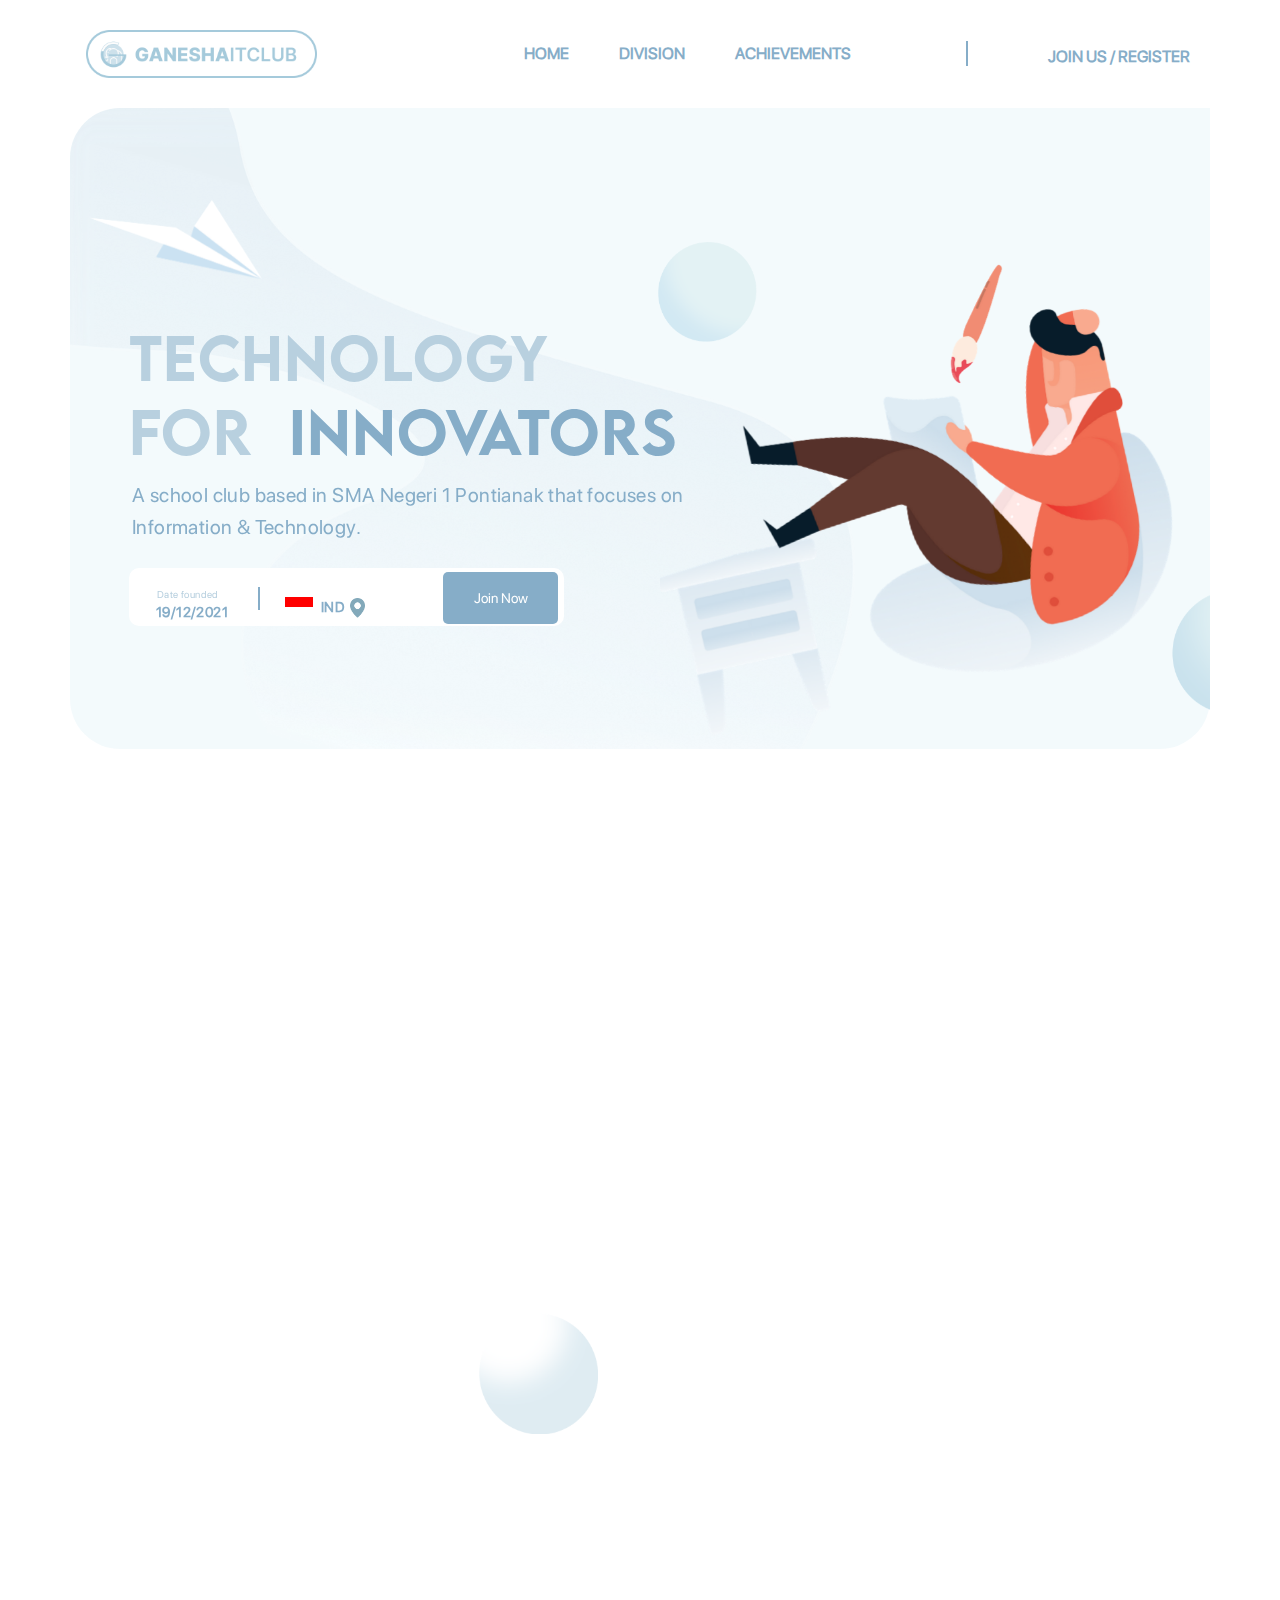
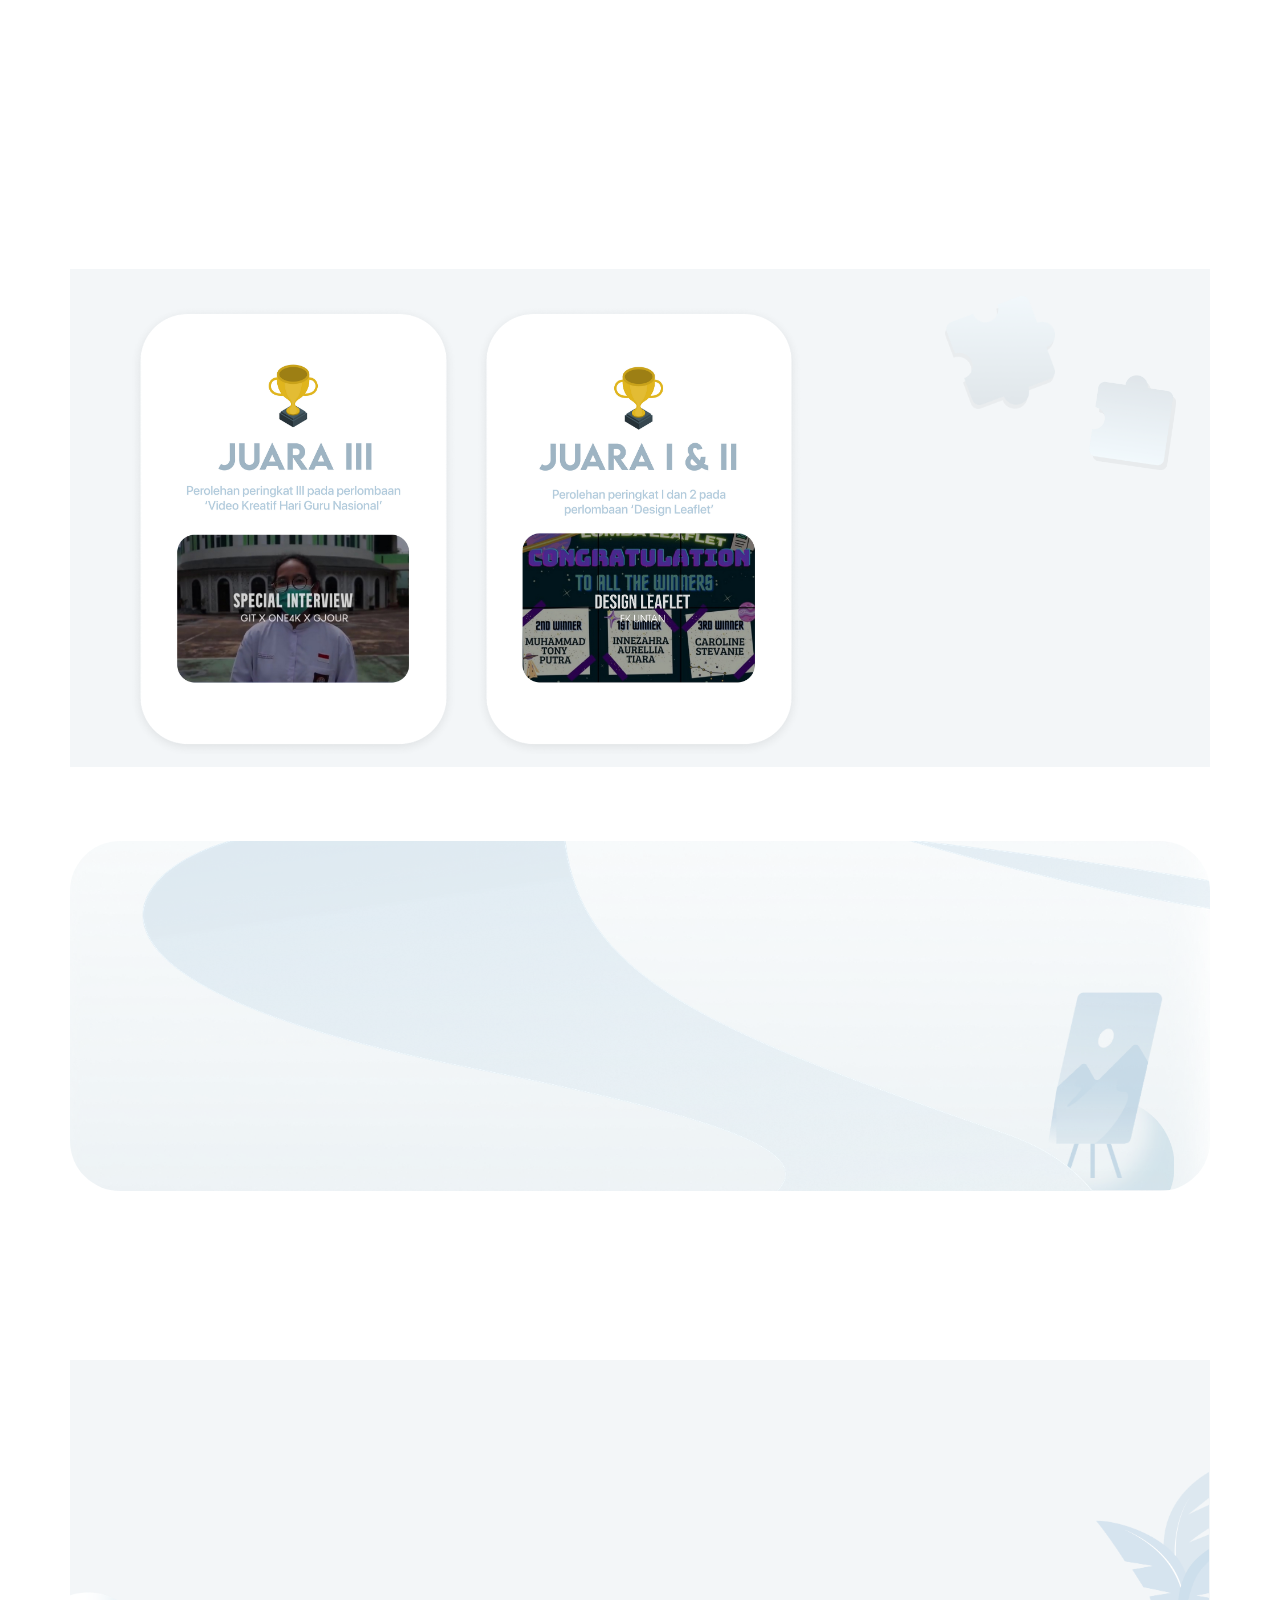
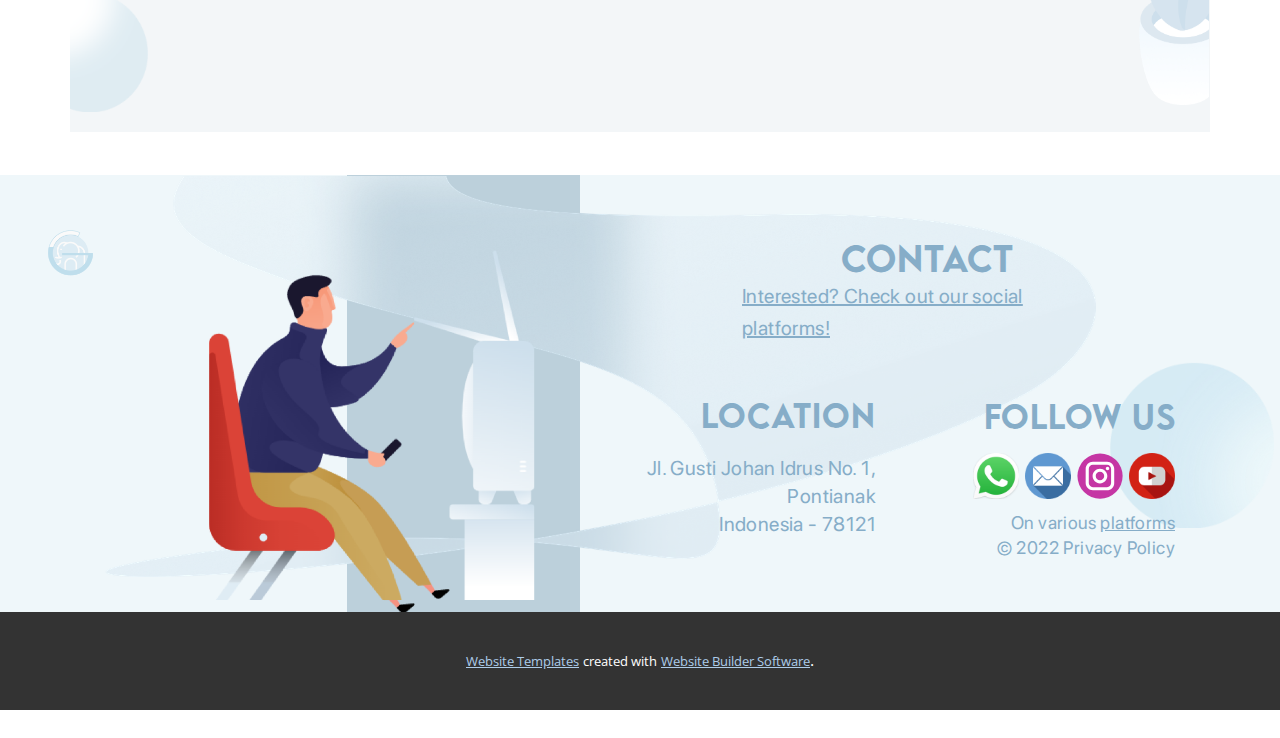
==== Ganesha-IT-Club.html @ 8671a5a2 "Add files via upload" ====
<!DOCTYPE html>
<html style="font-size: 16px;">
  <head>
    <meta name="viewport" content="width=device-width, initial-scale=1.0">
    <meta charset="utf-8">
    <meta name="keywords" content="TechnologyFor&nbsp; Innovators, Join Now, Date fou​nded​, programmingdivisi​on, networkingdivisi​on, divisions, multimediadivisi​on, Join Now, trained based onyour&nbsp; Interest, Join Now, learn from the&nbsp; experts, 2021, 03+, +62, what they said,​">
    <meta name="description" content="">
    <title>Ganesha IT Club</title>
    <link rel="stylesheet" href="nicepage.css" media="screen">
<link rel="stylesheet" href="Ganesha-IT-Club.css" media="screen">
    <script class="u-script" type="text/javascript" src="jquery.js" defer=""></script>
    <script class="u-script" type="text/javascript" src="nicepage.js" defer=""></script>
    <meta name="generator" content="Nicepage 4.12.5, nicepage.com">
    
    <link id="u-theme-google-font" rel="stylesheet" href="https://fonts.googleapis.com/css?family=Roboto:100,100i,300,300i,400,400i,500,500i,700,700i,900,900i|Open+Sans:300,300i,400,400i,500,500i,600,600i,700,700i,800,800i">
    <link id="u-page-google-font" rel="stylesheet" href="https://fonts.googleapis.com/css?family=Open+Sans:300,300i,400,400i,500,500i,600,600i,700,700i,800,800i">
    
    
    
    
    
    
    <script type="application/ld+json">{
		"@context": "http://schema.org",
		"@type": "Organization",
		"name": "Ganesha IT Club",
		"logo": "images/Group37.png",
		"sameAs": [
				"https://api.whatsapp.com/send/?phone=895701796272&text&app_absent=0",
				"mailto:ganeshaitclub@gmail.com",
				"https://instagram.com/ganeshaitclub?igshid=YmMyMTA2M2Y=",
				"https://www.youtube.com/channel/UCONysq06PXb99yZD545G6Gg"
		]
}</script>
    <meta name="theme-color" content="#478ac9">
    <meta property="og:title" content="Ganesha IT Club">
    <meta property="og:description" content="">
    <meta property="og:type" content="website">
  </head>
  <body class="u-body u-xl-mode"><header class="u-clearfix u-header u-header" id="sec-c2f5"><div class="u-clearfix u-sheet u-sheet-1">
        <div class="u-border-2 u-border-custom-color-2 u-hidden-xs u-line u-line-vertical u-line-1"></div>
        <a href="Ganesha-IT-Club.html#carousel_9ae9" data-page-id="45025967" class="u-image u-logo u-image-1" data-image-width="1328" data-image-height="276" title="." data-animation-name="customAnimationIn" data-animation-duration="3000">
          <img src="images/Group37.png" class="u-logo-image u-logo-image-1">
        </a>
        <nav class="u-menu u-menu-dropdown u-offcanvas u-menu-1" data-responsive-from="MD">
          <div class="menu-collapse u-custom-font" style="font-family: SFPRODISPLAYREGULAR; font-weight: 800;">
            <a class="u-button-style u-custom-left-right-menu-spacing u-custom-text-color u-custom-text-hover-color u-nav-link u-text-custom-color-1" href="#" style="font-size: calc(1em + 0px);">
              <svg class="u-svg-link" viewBox="0 0 24 24"><use xmlns:xlink="http://www.w3.org/1999/xlink" xlink:href="#svg-2156"></use></svg>
              <svg class="u-svg-content" version="1.1" id="svg-2156" viewBox="0 0 16 16" x="0px" y="0px" xmlns:xlink="http://www.w3.org/1999/xlink" xmlns="http://www.w3.org/2000/svg"><g><rect y="1" width="16" height="2"></rect><rect y="7" width="16" height="2"></rect><rect y="13" width="16" height="2"></rect>
</g></svg>
            </a>
          </div>
          <div class="u-custom-menu u-nav-container">
            <ul class="u-custom-font u-nav u-unstyled u-nav-1"><li class="u-nav-item"><a class="u-button-style u-nav-link u-text-custom-color-2 u-text-hover-palette-1-dark-2" href="Ganesha-IT-Club.html#carousel_9ae9" data-page-id="45025967" style="padding: 10px 25px;">HOME</a>
</li><li class="u-nav-item"><a class="u-button-style u-nav-link u-text-custom-color-2 u-text-hover-palette-1-dark-2" href="Ganesha-IT-Club.html#sec-ce22" data-page-id="45025967" style="padding: 10px 25px;">DIVISION</a>
</li><li class="u-nav-item"><a class="u-button-style u-nav-link u-text-custom-color-2 u-text-hover-palette-1-dark-2" href="Ganesha-IT-Club.html#sec-e7d6" data-page-id="45025967" style="padding: 10px 93px 10px 25px;">ACHIEVEMENTS</a>
</li></ul>
          </div>
          <div class="u-custom-menu u-nav-container-collapse">
            <div class="u-black u-container-style u-inner-container-layout u-opacity u-opacity-95 u-sidenav">
              <div class="u-inner-container-layout u-sidenav-overflow">
                <div class="u-menu-close"></div>
                <ul class="u-align-center u-nav u-popupmenu-items u-unstyled u-nav-2"><li class="u-nav-item"><a class="u-button-style u-nav-link" href="Ganesha-IT-Club.html#carousel_9ae9" data-page-id="45025967">HOME</a>
</li><li class="u-nav-item"><a class="u-button-style u-nav-link" href="Ganesha-IT-Club.html#sec-ce22" data-page-id="45025967">DIVISION</a>
</li><li class="u-nav-item"><a class="u-button-style u-nav-link" href="Ganesha-IT-Club.html#sec-e7d6" data-page-id="45025967">ACHIEVEMENTS</a>
</li></ul>
              </div>
            </div>
            <div class="u-black u-menu-overlay u-opacity u-opacity-70"></div>
          </div>
        </nav>
        <nav class="u-hidden-lg u-hidden-md u-hidden-sm u-hidden-xs u-menu u-menu-dropdown u-offcanvas u-menu-2">
          <div class="menu-collapse u-custom-font" style="font-weight: 700; font-family: SFPRODISPLAYREGULAR;">
            <a class="u-button-style u-custom-text-color u-custom-text-hover-color u-nav-link" href="#">
              <svg class="u-svg-link" viewBox="0 0 24 24"><use xmlns:xlink="http://www.w3.org/1999/xlink" xlink:href="#svg-1aa8"></use></svg>
              <svg class="u-svg-content" version="1.1" id="svg-1aa8" viewBox="0 0 16 16" x="0px" y="0px" xmlns:xlink="http://www.w3.org/1999/xlink" xmlns="http://www.w3.org/2000/svg"><g><rect y="1" width="16" height="2"></rect><rect y="7" width="16" height="2"></rect><rect y="13" width="16" height="2"></rect>
</g></svg>
            </a>
          </div>
          <div class="u-custom-menu u-nav-container">
            <ul class="u-custom-font u-nav u-unstyled u-nav-3"><li class="u-nav-item"><a class="u-button-style u-nav-link u-text-custom-color-2 u-text-hover-palette-1-dark-2" href="https://forms.gle/nA387MDJdtx73Ndt5">JOIN US / REGISTER</a>
</li></ul>
          </div>
          <div class="u-custom-menu u-nav-container-collapse">
            <div class="u-black u-container-style u-inner-container-layout u-opacity u-opacity-95 u-sidenav">
              <div class="u-inner-container-layout u-sidenav-overflow">
                <div class="u-menu-close"></div>
                <ul class="u-align-center u-nav u-popupmenu-items u-unstyled u-nav-4"><li class="u-nav-item"><a class="u-button-style u-nav-link" href="https://forms.gle/nA387MDJdtx73Ndt5">JOIN US / REGISTER</a>
</li></ul>
              </div>
            </div>
            <div class="u-black u-menu-overlay u-opacity u-opacity-70"></div>
          </div>
        </nav>
      </div></header>
    <section class="u-clearfix u-section-1" id="carousel_9ae9">
      <div class="u-clearfix u-sheet u-sheet-1">
        <img class="u-image u-image-default u-preserve-proportions u-image-1" src="images/Group3.png" alt="" data-image-width="904" data-image-height="413">
        <img class="u-bottom-left-radius-50 u-bottom-right-radius-50 u-expanded-width u-image u-image-round u-opacity u-opacity-70 u-top-left-radius-50 u-image-2" src="images/Group29.png" alt="" data-image-width="7160" data-image-height="3880">
        <img class="u-image u-image-contain u-image-default u-preserve-proportions u-image-3" src="images/Group3.png" alt="" data-image-width="904" data-image-height="413" data-animation-name="customAnimationIn" data-animation-duration="3000">
        <h2 class="u-custom-font u-text u-text-default u-text-1" data-animation-name="customAnimationIn" data-animation-duration="2000" data-animation-direction="X">
          <span class="u-text-custom-color-1">Technology<br>For&nbsp;
          </span>
          <span class="u-text-custom-color-2">Innovators</span>
        </h2>
        <p class="u-custom-font u-large-text u-text u-text-custom-color-2 u-text-variant u-text-2" data-animation-name="customAnimationIn" data-animation-duration="3000"> A school club based in SMA Negeri 1 Pontianak that focuses on Information &amp; Technology.</p>
        <img class="u-expanded-width-xs u-image u-image-default u-preserve-proportions u-image-4" src="images/Group30.png" alt="" data-image-width="3804" data-image-height="3256" data-animation-name="customAnimationIn" data-animation-duration="2000">
        <img class="u-image u-image-default u-preserve-proportions u-image-5" src="images/Group281.png" alt="" data-image-width="3444" data-image-height="3136" data-animation-name="customAnimationIn" data-animation-duration="2000" data-animation-direction="X">
        <div class="u-container-style u-group u-radius-10 u-shape-round u-white u-group-1" data-animation-name="customAnimationIn" data-animation-duration="2000">
          <div class="u-container-layout u-container-layout-1">
            <div class="u-border-2 u-border-custom-color-2 u-line u-line-vertical u-line-1"></div>
            <div class="u-align-center u-container-style u-custom-color-2 u-group u-hidden-xs u-hover-feature u-radius-5 u-shape-round u-group-2" data-href="https://forms.gle/nA387MDJdtx73Ndt5" data-animation-name="customAnimationIn" data-animation-duration="2000">
              <div class="u-container-layout u-valign-middle u-container-layout-2">
                <p class="u-align-center u-custom-font u-text u-text-default u-text-3">
                  <a class="u-active-none u-border-none u-btn u-button-link u-button-style u-hover-none u-none u-text-body-alt-color u-text-hover-palette-1-dark-1 u-btn-1" href="https://forms.gle/nA387MDJdtx73Ndt5">Join Now</a>
                </p>
              </div>
            </div>
            <h2 class="u-custom-font u-text u-text-custom-color-1 u-text-4">Date fou​nded </h2>
            <div class="u-custom-color-3 u-preserve-proportions u-shape u-shape-rectangle u-shape-1"></div>
            <div class="u-shape u-shape-rectangle u-white u-shape-2"></div>
            <p class="u-custom-font u-large-text u-text u-text-custom-color-2 u-text-variant u-text-5">IND<span style="font-weight: 400;"></span>
            </p>
            <img class="u-image u-image-contain u-image-default u-image-6" src="images/Vector.png" alt="" data-image-width="56" data-image-height="73">
            <p class="u-custom-font u-large-text u-text u-text-custom-color-2 u-text-variant u-text-6">19/12/2021</p>
          </div>
        </div>
        <div class="u-container-style u-group u-hidden-xl u-hidden-xs u-radius-10 u-shape-round u-white u-group-3" data-animation-name="customAnimationIn" data-animation-duration="2000">
          <div class="u-container-layout u-container-layout-3">
            <div class="u-border-2 u-border-custom-color-2 u-line u-line-vertical u-line-2"></div>
            <h2 class="u-custom-font u-text u-text-custom-color-1 u-text-7">Date fou​nded </h2>
            <div class="u-custom-color-3 u-preserve-proportions u-shape u-shape-rectangle u-shape-3"></div>
            <div class="u-shape u-shape-rectangle u-white u-shape-4"></div>
            <p class="u-custom-font u-hidden-xl u-large-text u-text u-text-custom-color-2 u-text-variant u-text-8">IND<span style="font-weight: 400;"></span>
            </p>
            <img class="u-image u-image-contain u-image-default u-image-7" src="images/Vector.png" alt="" data-image-width="56" data-image-height="73">
            <p class="u-custom-font u-large-text u-text u-text-custom-color-2 u-text-variant u-text-9">19/12/2021</p>
          </div>
        </div>
        <div class="u-align-center u-container-style u-custom-color-2 u-group u-hidden-xl u-hover-feature u-radius-5 u-shape-round u-group-4" data-href="https://forms.gle/nA387MDJdtx73Ndt5" data-animation-name="customAnimationIn" data-animation-duration="2000" data-animation-direction="">
          <div class="u-container-layout u-valign-middle u-container-layout-4">
            <p class="u-align-center u-custom-font u-text u-text-default u-text-10">
              <a class="u-active-none u-border-none u-btn u-button-link u-button-style u-hover-none u-none u-text-hover-palette-1-dark-1 u-text-white u-btn-2" href="https://forms.gle/nA387MDJdtx73Ndt5">Join Now</a>
            </p>
          </div>
        </div>
      </div>
      
      
    </section>
    <section class="u-clearfix u-section-2" id="sec-ce22">
      <div class="u-clearfix u-sheet u-sheet-1">
        <div class="u-align-center u-container-style u-custom-color-2 u-group u-hidden-xl u-hidden-xs u-hover-feature u-radius-5 u-shape-round u-group-1" data-animation-name="customAnimationIn" data-animation-duration="2000" data-href="https://forms.gle/nA387MDJdtx73Ndt5">
          <div class="u-container-layout u-container-layout-1">
            <h2 class="u-custom-font u-hidden-xl u-text u-text-white u-text-1">
              <a class="u-active-none u-border-none u-btn u-button-link u-button-style u-hover-none u-none u-text-custom-color-9 u-text-hover-palette-1-dark-2 u-btn-1" href="https://forms.gle/nA387MDJdtx73Ndt5">Join Now</a>
            </h2>
          </div>
        </div>
        <p class="u-custom-font u-text u-text-white u-text-2" data-animation-name="customAnimationIn" data-animation-duration="2500">2</p>
        <p class="u-custom-font u-text u-text-white u-text-3" data-animation-name="customAnimationIn" data-animation-duration="2500" data-animation-direction="">3</p>
        <img class="u-image u-image-contain u-image-default u-preserve-proportions u-image-1" src="images/freepik--Pin--inject-2.png" alt="" data-image-width="255" data-image-height="398" data-animation-name="customAnimationIn" data-animation-duration="2000" data-animation-direction="">
        <div class="u-container-style u-group u-radius-24 u-shape-round u-white u-group-2" data-animation-name="customAnimationIn" data-animation-duration="2500" data-animation-direction="Right">
          <div class="u-container-layout u-container-layout-2">
            <img class="u-image u-image-contain u-image-default u-preserve-proportions u-image-2" src="images/freepik--device-2--inject-1261.png" alt="" data-image-width="962" data-image-height="505">
            <div class="u-custom-color-2 u-hidden-xs u-preserve-proportions u-shape u-shape-circle u-shape-1" data-animation-name="customAnimationIn" data-animation-duration="2500"></div>
            <h2 class="u-custom-font u-text u-text-default u-text-4">
              <font color="#b8d0df">programming</font>
              <br>
              <span class="u-text-custom-color-1">divisi​on</span>
            </h2>
          </div>
        </div>
        <p class="u-custom-font u-hidden-xs u-text u-text-default u-text-white u-text-5" data-animation-name="customAnimationIn" data-animation-duration="2500">2</p>
        <div class="u-align-right-lg u-align-right-md u-align-right-sm u-align-right-xl u-container-style u-group u-radius-24 u-shape-round u-white u-group-3" data-animation-name="customAnimationIn" data-animation-duration="2500">
          <div class="u-container-layout u-container-layout-3">
            <img class="u-image u-image-contain u-image-default u-preserve-proportions u-image-3" src="images/Group32.png" alt="" data-image-width="668" data-image-height="812">
            <h2 class="u-custom-font u-text u-text-6">
              <font color="#b8d0df">networking</font>
              <br>
              <span class="u-text-custom-color-1">divisi​on</span>
            </h2>
          </div>
        </div>
        <div class="u-custom-color-2 u-hidden-xs u-shape u-shape-circle u-shape-2" data-animation-name="customAnimationIn" data-animation-duration="2500"></div>
        <p class="u-custom-font u-hidden-xs u-text u-text-default u-text-white u-text-7" data-animation-name="customAnimationIn" data-animation-duration="2500">3</p>
        <h2 class="u-custom-font u-text u-text-default u-text-8" data-animation-name="customAnimationIn" data-animation-duration="2000" data-animation-direction="">
          <span class="u-text-custom-color-1">division</span>
          <span class="u-text-custom-color-2">s</span>
        </h2>
        <div class="u-container-style u-group u-radius-24 u-shape-round u-white u-group-4" data-animation-name="customAnimationIn" data-animation-duration="2500" data-animation-delay="0" data-animation-direction="X">
          <div class="u-container-layout u-container-layout-4">
            <div class="u-custom-color-2 u-hidden-xs u-shape u-shape-circle u-shape-3" data-animation-name="customAnimationIn" data-animation-duration="2500"></div>
            <img class="u-image u-image-contain u-image-default u-preserve-proportions u-image-4" src="images/freepik--pen-tool--inject-2.png" alt="" data-image-width="504" data-image-height="843" data-animation-name="" data-animation-duration="0" data-animation-direction="">
            <h2 class="u-custom-font u-text u-text-default u-text-9">
              <font color="#b8d0df">multimedia</font>
              <br>
              <span class="u-text-custom-color-1">divisi​on</span>
            </h2>
          </div>
        </div>
        <p class="u-custom-font u-text u-text-default u-text-white u-text-10" data-animation-name="customAnimationIn" data-animation-duration="2500">1</p>
        <p class="u-align-center-xs u-custom-font u-large-text u-text u-text-custom-color-2 u-text-variant u-text-11" data-animation-name="customAnimationIn" data-animation-duration="3000">Here are Ganesha IT Club class divisions. You can only choose one out of 3. Make sure you choose it based on your interest.</p>
        <div class="u-align-center-lg u-align-center-md u-align-center-sm u-align-center-xl u-align-left-xs u-container-style u-custom-color-2 u-group u-hover-feature u-radius-5 u-shape-round u-group-5" data-animation-name="customAnimationIn" data-animation-duration="2000" data-href="https://forms.gle/nA387MDJdtx73Ndt5">
          <div class="u-container-layout u-container-layout-5">
            <h2 class="u-custom-font u-text u-text-12">
              <a class="u-active-none u-border-none u-btn u-button-link u-button-style u-hover-none u-none u-text-custom-color-9 u-text-hover-palette-1-dark-2 u-btn-2" href="https://forms.gle/nA387MDJdtx73Ndt5" data-animation-name="customAnimationIn" data-animation-duration="2000">
                <br>Join Now
              </a>
            </h2>
          </div>
        </div>
        <img class="u-image u-image-contain u-image-default u-preserve-proportions u-image-5" src="images/freepik--speech-bubble--inject-2.png" alt="" data-image-width="528" data-image-height="592" data-animation-name="customAnimationIn" data-animation-duration="4000">
        <img class="u-image u-image-contain u-image-default u-preserve-proportions u-image-6" src="images/Ellipse14.png" alt="" data-image-width="692" data-image-height="707">
        <img class="u-image u-image-contain u-image-default u-preserve-proportions u-image-7" src="images/Group11.png" alt="" data-image-width="2508" data-image-height="1931" data-animation-name="customAnimationIn" data-animation-duration="2000" data-animation-direction="X">
        <img class="u-image u-image-contain u-image-default u-preserve-proportions u-image-8" src="images/freepik--paper-plane--inject-2.png" alt="" data-image-width="876" data-image-height="1065" data-animation-name="customAnimationIn" data-animation-duration="3000" data-animation-direction="" data-animation-delay="3000">
        <img class="u-image u-image-contain u-image-default u-preserve-proportions u-image-9" src="images/freepik--Robot--inject-44.png" alt="" data-image-width="1272" data-image-height="1406" data-animation-name="customAnimationIn" data-animation-duration="2000">
        <img class="u-image u-image-contain u-image-default u-preserve-proportions u-image-10" src="images/Ellipse16.png" alt="" data-image-width="431" data-image-height="440" data-animation-name="customAnimationIn" data-animation-duration="2000">
        <h2 class="u-align-center-xs u-custom-font u-text u-text-default-lg u-text-default-md u-text-default-sm u-text-default-xl u-text-13" data-animation-name="customAnimationIn" data-animation-duration="2000">
          <span class="u-text-custom-color-1">trained based on<br>your
          </span>&nbsp;<span class="u-text-custom-color-2">Interest</span>
        </h2>
        <p class="u-align-center-xs u-custom-font u-large-text u-text u-text-custom-color-2 u-text-variant u-text-14" data-animation-name="customAnimationIn" data-animation-duration="3000"> We are always trying to reach out every members capability with fun and enjoyable teaching method.</p>
        <div class="u-align-center-lg u-align-center-md u-align-center-sm u-align-center-xl u-container-style u-custom-color-2 u-group u-hover-feature u-radius-5 u-shape-round u-group-6" data-animation-name="customAnimationIn" data-animation-duration="2000" data-href="https://forms.gle/nA387MDJdtx73Ndt5">
          <div class="u-container-layout u-container-layout-6">
            <h2 class="u-custom-font u-text u-text-15">
              <a class="u-active-none u-border-none u-btn u-button-link u-button-style u-hover-none u-none u-text-custom-color-9 u-text-hover-palette-1-dark-2 u-btn-3" href="https://forms.gle/nA387MDJdtx73Ndt5">
                <br>Join Now
              </a>
            </h2>
          </div>
        </div>
      </div>
      
      
      
    </section>
    <section class="u-clearfix u-section-3" id="sec-e7d6">
      <div class="u-clearfix u-sheet u-sheet-1">
        <h2 class="u-custom-font u-text u-text-default u-text-1" data-animation-name="customAnimationIn" data-animation-duration="2000">
          <span class="u-text-custom-color-2">
            <font color="#b8d0df">achievements</font>
          </span>
        </h2>
        <img class="u-image u-image-contain u-image-default u-preserve-proportions u-image-1" src="images/freepik--graduation-cap--inject-11.png" alt="" data-image-width="600" data-image-height="421" data-animation-name="customAnimationIn" data-animation-duration="2000">
        <p class="u-align-center-xs u-custom-font u-large-text u-text u-text-custom-color-2 u-text-variant u-text-2" data-animation-name="customAnimationIn" data-animation-duration="3000">Here are all Ganesha IT Club latest achievements</p>
        <div class="u-custom-color-1 u-shape u-shape-circle u-shape-1" data-animation-name="customAnimationIn" data-animation-duration="2000" data-animation-direction=""></div>
        <p class="u-custom-font u-large-text u-text u-text-custom-color-2 u-text-variant u-text-3" data-animation-name="customAnimationIn" data-animation-duration="3000">2021&nbsp; &nbsp; &nbsp; &nbsp; &nbsp; &nbsp; &nbsp;2022</p>
        <div class="u-custom-color-2 u-shape u-shape-circle u-shape-2" data-animation-name="customAnimationIn" data-animation-duration="3000" data-animation-direction=""></div>
        <div class="u-custom-color-9 u-expanded-width u-shape u-shape-rectangle u-shape-3"></div>
        <img class="u-hidden-xs u-image u-image-default u-image-2" src="images/Group341.png" alt="" data-image-width="3148" data-image-height="2589" data-animation-name="customAnimationIn" data-animation-duration="2000" data-animation-direction="">
        <div class="u-gallery u-layout-grid u-lightbox u-no-transition u-show-text-none u-gallery-1">
          <div class="u-gallery-inner u-gallery-inner-1">
            <div class="u-effect-hover-zoom u-gallery-item u-shape-rectangle" data-href="https://www.instagram.com/p/CbunJYQBXY1/?utm_source=ig_web_copy_link">
              <div class="u-back-slide">
                <img class="u-back-image u-expanded" src="images/Group251.png" data-image-width="2144" data-image-height="2944">
              </div>
              <div class="u-over-slide u-shading u-over-slide-1">
                <h3 class="u-gallery-heading"></h3>
                <p class="u-gallery-text"></p>
              </div>
            </div>
            <div class="u-effect-hover-zoom u-gallery-item u-shape-rectangle" data-href="https://www.instagram.com/p/CdxMrY2Lj1Q/?utm_source=ig_web_copy_link">
              <div class="u-back-slide">
                <img class="u-back-image u-expanded" src="images/Group36.png" data-image-width="2144" data-image-height="2944">
              </div>
              <div class="u-over-slide u-shading u-over-slide-2">
                <h3 class="u-gallery-heading"></h3>
                <p class="u-gallery-text"></p>
              </div>
            </div>
          </div>
        </div>
        <img class="u-image u-image-contain u-image-default u-opacity u-opacity-55 u-preserve-proportions u-image-3" src="images/path152.png" alt="" data-image-width="633" data-image-height="694">
        <img class="u-image u-image-default u-opacity u-opacity-50 u-preserve-proportions u-image-4" src="images/path102.png" alt="" data-image-width="648" data-image-height="664">
        <div class="u-gallery u-hidden-xs u-layout-grid u-lightbox u-no-transition u-show-text-none u-gallery-2">
          <div class="u-gallery-inner u-gallery-inner-2">
            <div class="u-effect-hover-zoom u-gallery-item u-shape-rectangle">
              <div class="u-back-slide">
                <img class="u-back-image u-expanded" src="images/Group251.png" data-image-width="2144" data-image-height="2944">
              </div>
              <div class="u-over-slide u-shading u-over-slide-3">
                <h3 class="u-gallery-heading"></h3>
                <p class="u-gallery-text"></p>
              </div>
            </div>
            <div class="u-effect-hover-zoom u-gallery-item u-shape-rectangle">
              <div class="u-back-slide">
                <img class="u-back-image u-expanded" src="images/Group36.png" data-image-width="2144" data-image-height="2944">
              </div>
              <div class="u-over-slide u-shading u-over-slide-4">
                <h3 class="u-gallery-heading"></h3>
                <p class="u-gallery-text"></p>
              </div>
            </div>
          </div>
        </div>
        <div class="u-custom-color-1 u-hidden-xl u-shape u-shape-circle u-shape-4" data-animation-name="customAnimationIn" data-animation-duration="3000" data-animation-direction=""></div>
      </div>
    </section>
    <section class="u-clearfix u-section-4" id="carousel_b756">
      <div class="u-clearfix u-sheet u-sheet-1">
        <p class="u-custom-font u-hidden-xl u-large-text u-text u-text-custom-color-2 u-text-variant u-text-1" data-animation-name="customAnimationIn" data-animation-duration="2000">Based on Pontianak,&nbsp;<br>Indonesia.
        </p>
        <h2 class="u-custom-font u-hidden-xl u-text u-text-2">
          <span class="u-text-custom-color-2">
            <font color="#b8d0df">+62</font>
          </span>
        </h2>
        <img class="u-image u-image-default u-preserve-proportions u-image-1" src="images/Ellipse12.png" alt="" data-image-width="953" data-image-height="672">
        <img class="u-image u-image-default u-preserve-proportions u-image-2" src="images/Group9.png" alt="" data-image-width="1804" data-image-height="1454">
        <img class="u-expanded-width u-image u-image-round u-radius-50 u-image-3" src="images/Group34.png" alt="" data-image-width="7128" data-image-height="2308">
        <h2 class="u-custom-font u-text u-text-default u-text-3" data-animation-name="customAnimationIn" data-animation-duration="2000">
          <span class="u-text-custom-color-1">learn from the&nbsp;</span>
          <span class="u-text-custom-color-2">experts</span>
        </h2>
        <p class="u-custom-font u-large-text u-text u-text-custom-color-2 u-text-variant u-text-4" data-animation-name="customAnimationIn" data-animation-duration="3000" data-animation-direction="">Not only for experts but also beginners.</p>
        <div class="u-hidden-xs u-list u-list-1">
          <div class="u-repeater u-repeater-1">
            <div class="u-container-style u-list-item u-repeater-item">
              <div class="u-container-layout u-similar-container u-container-layout-1">
                <h2 class="u-custom-font u-custom-item u-text u-text-default u-text-5" data-animation-name="customAnimationIn" data-animation-duration="2000">
                  <span class="u-text-custom-color-1">20<span class="u-text-custom-color-2">22</span>
                  </span>
                </h2>
              </div>
            </div>
            <div class="u-container-style u-list-item u-repeater-item">
              <div class="u-container-layout u-similar-container u-container-layout-2">
                <h2 class="u-custom-font u-custom-item u-text u-text-default u-text-6" data-animation-name="customAnimationIn" data-animation-duration="2000">
                  <span class="u-text-custom-color-1" style="">03+</span>
                </h2>
              </div>
            </div>
            <div class="u-container-style u-list-item u-repeater-item">
              <div class="u-container-layout u-similar-container u-container-layout-3">
                <h2 class="u-custom-font u-custom-item u-text u-text-default u-text-7" data-animation-name="customAnimationIn" data-animation-duration="2000">
                  <span class="u-text-custom-color-1" style="">+62</span>
                </h2>
              </div>
            </div>
          </div>
        </div>
        <p class="u-custom-font u-hidden-xs u-large-text u-text u-text-custom-color-2 u-text-variant u-text-8" data-animation-name="customAnimationIn" data-animation-duration="3000">Officially registered as a school organization<br>
        </p>
        <p class="u-custom-font u-hidden-xs u-large-text u-text u-text-custom-color-2 u-text-variant u-text-9" data-animation-name="customAnimationIn" data-animation-duration="3000">Cooperated with<br>various organizations
        </p>
        <p class="u-custom-font u-hidden-xs u-large-text u-text u-text-custom-color-2 u-text-variant u-text-10" data-animation-name="customAnimationIn" data-animation-duration="3000">Based on Pontianak, Indonesia</p>
        <img class="u-image u-image-default u-preserve-proportions u-image-4" src="images/vektorscientist1.png" alt="" data-image-width="3704" data-image-height="2308" data-animation-name="customAnimationIn" data-animation-duration="2500">
        <img class="u-hidden-xs u-image u-image-contain u-image-default u-preserve-proportions u-image-5" src="images/Ellipse13.png" alt="" data-image-width="630" data-image-height="511">
        <p class="u-custom-font u-hidden-xl u-large-text u-text u-text-custom-color-2 u-text-variant u-text-11" data-animation-name="customAnimationIn" data-animation-duration="3000">Collaborated with various school organization</p>
        <p class="u-custom-font u-hidden-xl u-large-text u-text u-text-custom-color-2 u-text-variant u-text-12" data-animation-name="customAnimationIn" data-animation-duration="3000">Collaborated with various school organization</p>
        <img class="u-expanded-width u-hidden-lg u-hidden-md u-hidden-xl u-image u-image-round u-radius-50 u-image-6" src="images/Group34.png" alt="" data-image-width="7128" data-image-height="2308">
        <p class="u-custom-font u-hidden-xl u-large-text u-text u-text-custom-color-2 u-text-variant u-text-13" data-animation-name="customAnimationIn" data-animation-duration="3000">Based in Pontianak,&nbsp;<br>Indonesia
        </p>
        <p class="u-custom-font u-hidden-xl u-large-text u-text u-text-custom-color-2 u-text-variant u-text-14" data-animation-name="customAnimationIn" data-animation-duration="3000">Collaborated with various school organization</p>
        <p class="u-custom-font u-hidden-xl u-large-text u-text u-text-custom-color-2 u-text-variant u-text-15" data-animation-name="customAnimationIn" data-animation-duration="3000">Officially registered as a<br>school organization
        </p>
        <h2 class="u-custom-font u-hidden-xl u-text u-text-16" data-animation-name="customAnimationIn" data-animation-duration="2000">
          <span class="u-text-custom-color-1">20</span>
          <span class="u-text-custom-color-2">22</span>
        </h2>
        <h2 class="u-custom-font u-hidden-xl u-text u-text-17" data-animation-name="customAnimationIn" data-animation-duration="2000">
          <font color="#b8d0df">+62</font>
        </h2>
        <h2 class="u-custom-font u-hidden-xl u-text u-text-18" data-animation-name="customAnimationIn" data-animation-duration="2000">
          <span class="u-text-custom-color-2">
            <font color="#b8d0df">03+</font>
          </span>
        </h2>
        <h2 class="u-align-center-xs u-custom-font u-hidden-xl u-text u-text-default-lg u-text-default-md u-text-default-sm u-text-default-xl u-text-19" data-animation-name="customAnimationIn" data-animation-duration="2000">
          <span class="u-text-custom-color-1">learn from the&nbsp; </span>
          <span class="u-text-custom-color-2">experts</span>
        </h2>
        <p class="u-align-center-xs u-custom-font u-hidden-xl u-large-text u-text u-text-custom-color-2 u-text-variant u-text-20" data-animation-name="customAnimationIn" data-animation-duration="3000" data-animation-direction="">Not only for experts but also beginners.</p>
        <img class="u-hidden-xl u-image u-image-default u-preserve-proportions u-image-7" src="images/Ellipse12.png" alt="" data-image-width="953" data-image-height="672">
        <img class="u-hidden-xl u-image u-image-default u-preserve-proportions u-image-8" src="images/Group9.png" alt="" data-image-width="1804" data-image-height="1454">
        <img class="u-hidden-lg u-hidden-md u-hidden-xl u-image u-image-default u-preserve-proportions u-image-9" src="images/vektorscientist1.png" alt="" data-image-width="3704" data-image-height="2308" data-animation-name="customAnimationIn" data-animation-duration="2500">
      </div>
    </section>
    <section class="u-clearfix u-section-5" id="sec-8838">
      <div class="u-clearfix u-sheet u-valign-middle-lg u-valign-middle-md u-valign-middle-sm u-valign-middle-xl u-sheet-1">
        <h2 class="u-custom-font u-text u-text-default u-text-1" data-animation-name="customAnimationIn" data-animation-duration="2000">
          <span style="color: rgb(184, 208, 223);">what </span>
          <span class="u-text-custom-color-2">they</span>
          <span style="color: rgb(184, 208, 223);"> said,</span>
        </h2>
        <div class="u-container-style u-custom-color-6 u-expanded-width u-group u-opacity u-opacity-95 u-shape-rectangle u-group-1">
          <div class="u-container-layout u-container-layout-1">
            <div class="u-container-style u-group u-radius-36 u-shape-round u-white u-group-2" data-animation-name="customAnimationIn" data-animation-duration="4000">
              <div class="u-container-layout u-container-layout-2">
                <img class="u-image u-image-contain u-image-default u-preserve-proportions u-image-1" src="images/73c8b6d3-17b7-493d-707c-31377c20c75a.png" alt="" data-image-width="128" data-image-height="91">
                <p class="u-custom-font u-text u-text-custom-color-2 u-text-2"> Tujuan pihak sekolah membentuk Ganesha IT Club yang lain dan tak bukan ialah untuk membangun rumah bagi siswa/i yang memiliki keahlian dalam bidang IT. Dengan itu, keahlian yang mereka miliki dapat tersalurkan dengan baik.<br>
                  <br>Rosmalina
                </p>
              </div>
            </div>
            <img class="u-image u-image-contain u-image-default u-image-2" src="images/Ellipse131.png" alt="" data-image-width="418" data-image-height="643">
            <div class="u-container-style u-group u-radius-36 u-shape-round u-white u-group-3" data-animation-name="customAnimationIn" data-animation-duration="4000">
              <div class="u-container-layout u-container-layout-3">
                <img class="u-image u-image-contain u-image-default u-preserve-proportions u-image-3" src="images/73c8b6d3-17b7-493d-707c-31377c20c75a.png" alt="" data-image-width="128" data-image-height="91">
                <img class="u-image u-image-contain u-image-default u-preserve-proportions u-image-4" src="images/freepik--speech-bubble--inject-11.png" alt="" data-image-width="536" data-image-height="394">
                <p class="u-custom-font u-text u-text-custom-color-2 u-text-3">
                  <br>Kehadiran Ganesha IT Club sangat membantu sekolah untuk dapat meliput seluruh kegiatan sekolah lebih terstuktur.&nbsp;<br>
                  <br>
                  <br>
                  <br>Risang Bagaskara<br>
                </p>
                <img class="u-image u-image-round u-preserve-proportions u-radius-50 u-image-5" src="images/image11.png" alt="" data-image-width="232" data-image-height="232">
              </div>
            </div>
            <div class="u-container-style u-group u-radius-36 u-shape-round u-white u-group-4" data-animation-name="customAnimationIn" data-animation-duration="4000">
              <div class="u-container-layout u-container-layout-4">
                <img class="u-image u-image-contain u-image-default u-preserve-proportions u-image-6" src="images/73c8b6d3-17b7-493d-707c-31377c20c75a.png" alt="" data-image-width="128" data-image-height="91">
                <p class="u-custom-font u-text u-text-custom-color-2 u-text-4">Dengan hadirnya Ganesha IT Club sebagai organisasi sekolah, sangat membantu saya dan teman-teman yang tertarik dalam bidang IT untuk melatih serta meningkatkan skill kami.&nbsp;<br>
                  <br>
                  <br>
                  <br>M. Tony Putra<br>
                </p>
                <img class="u-image u-image-round u-radius-50 u-image-7" src="images/WhatsAppImage2022-05-21at9.081.png" alt="" data-image-width="228" data-image-height="228">
              </div>
            </div>
            <img class="u-image u-image-contain u-image-default u-preserve-proportions u-image-8" src="images/freepik--Plant--inject-177.png" alt="" data-image-width="692" data-image-height="1487">
          </div>
        </div>
      </div>
    </section>
    
    
    <footer class="u-align-center-sm u-align-center-xs u-clearfix u-custom-color-7 u-footer" id="sec-882d"><div class="u-clearfix u-sheet u-sheet-1">
        <img class="u-image u-image-contain u-image-default u-preserve-proportions u-image-1" src="images/Ellipse121.png" alt="" data-image-width="381" data-image-height="386">
        <div class="u-custom-color-8 u-expanded-height u-shape u-shape-rectangle u-shape-1"></div>
        <img class="u-hidden-xs u-image u-image-contain u-image-default u-image-2" src="images/Vector2.png" alt="" data-image-width="6153" data-image-height="2492">
        <h2 class="u-custom-font u-text u-text-custom-color-2 u-text-1">contact</h2>
        <p class="u-align-right-xs u-custom-font u-large-text u-text u-text-custom-color-2 u-text-variant u-text-2">Interested? Check out our social platforms!</p>
        <h2 class="u-custom-font u-text u-text-custom-color-2 u-text-default u-text-3">location </h2>
        <h2 class="u-custom-font u-text u-text-custom-color-2 u-text-default u-text-4">follow us </h2>
        <div class="u-social-icons u-spacing-6 u-social-icons-1">
          <a class="u-social-url" title="Whatsapp" target="_blank" href="https://api.whatsapp.com/send/?phone=895701796272&amp;text&amp;app_absent=0"><span class="u-file-icon u-icon u-social-facebook u-social-icon u-icon-1"><img src="images/5968841.png" alt=""></span>
          </a>
          <a class="u-social-url" title="Email" target="_blank" href="mailto:ganeshaitclub@gmail.com"><span class="u-file-icon u-icon u-social-icon u-social-twitter u-icon-2"><img src="images/552486.png" alt=""></span>
          </a>
          <a class="u-social-url" title="instagram" target="_blank" href="https://instagram.com/ganeshaitclub?igshid=YmMyMTA2M2Y="><span class="u-icon u-social-icon u-social-instagram u-icon-3"><svg class="u-svg-link" preserveAspectRatio="xMidYMin slice" viewBox="0 0 112 112" style=""><use xmlns:xlink="http://www.w3.org/1999/xlink" xlink:href="#svg-30ce"></use></svg><svg class="u-svg-content" viewBox="0 0 112 112" x="0" y="0" id="svg-30ce"><circle fill="currentColor" cx="56.1" cy="56.1" r="55"></circle><path fill="#FFFFFF" d="M55.9,38.2c-9.9,0-17.9,8-17.9,17.9C38,66,46,74,55.9,74c9.9,0,17.9-8,17.9-17.9C73.8,46.2,65.8,38.2,55.9,38.2
            z M55.9,66.4c-5.7,0-10.3-4.6-10.3-10.3c-0.1-5.7,4.6-10.3,10.3-10.3c5.7,0,10.3,4.6,10.3,10.3C66.2,61.8,61.6,66.4,55.9,66.4z"></path><path fill="#FFFFFF" d="M74.3,33.5c-2.3,0-4.2,1.9-4.2,4.2s1.9,4.2,4.2,4.2s4.2-1.9,4.2-4.2S76.6,33.5,74.3,33.5z"></path><path fill="#FFFFFF" d="M73.1,21.3H38.6c-9.7,0-17.5,7.9-17.5,17.5v34.5c0,9.7,7.9,17.6,17.5,17.6h34.5c9.7,0,17.5-7.9,17.5-17.5V38.8
            C90.6,29.1,82.7,21.3,73.1,21.3z M83,73.3c0,5.5-4.5,9.9-9.9,9.9H38.6c-5.5,0-9.9-4.5-9.9-9.9V38.8c0-5.5,4.5-9.9,9.9-9.9h34.5
            c5.5,0,9.9,4.5,9.9,9.9V73.3z"></path></svg></span>
          </a>
          <a class="u-social-url" title="Youtube" target="_blank" href="https://www.youtube.com/channel/UCONysq06PXb99yZD545G6Gg"><span class="u-file-icon u-icon u-social-icon u-social-linkedin u-icon-4"><img src="images/185983.png" alt=""></span>
          </a>
        </div>
        <p class="u-align-right u-custom-font u-large-text u-text u-text-custom-color-2 u-text-variant u-text-5">Jl. Gusti Johan Idrus No. 1,<br>Pontianak<br>Indonesia - 78121
        </p>
        <p class="u-align-right u-custom-font u-large-text u-text u-text-custom-color-2 u-text-variant u-text-6">On various <span style="text-decoration: underline !important;">platforms</span>
        </p>
        <p class="u-align-right u-custom-font u-large-text u-text u-text-custom-color-2 u-text-variant u-text-7">&nbsp;© 2022 Privacy Policy</p>
        <img class="u-image u-image-default u-image-3" src="images/Group27.png" alt="" data-image-width="2960" data-image-height="2524">
        <img class="u-image u-image-default u-preserve-proportions u-image-4" src="images/LogoGaneshaITClubNewVer..png" alt="" data-image-width="500" data-image-height="500">
        <img class="u-image u-image-contain u-image-default u-preserve-proportions u-image-5" src="images/Ellipse121.png" alt="" data-image-width="381" data-image-height="386" data-animation-name="customAnimationIn" data-animation-duration="4000">
      </div></footer>
    <section class="u-backlink u-clearfix u-grey-80">
      <a class="u-link" href="https://nicepage.com/website-templates" target="_blank">
        <span>Website Templates</span>
      </a>
      <p class="u-text">
        <span>created with</span>
      </p>
      <a class="u-link" href="" target="_blank">
        <span>Website Builder Software</span>
      </a>. 
    </section>
  </body>
</html>
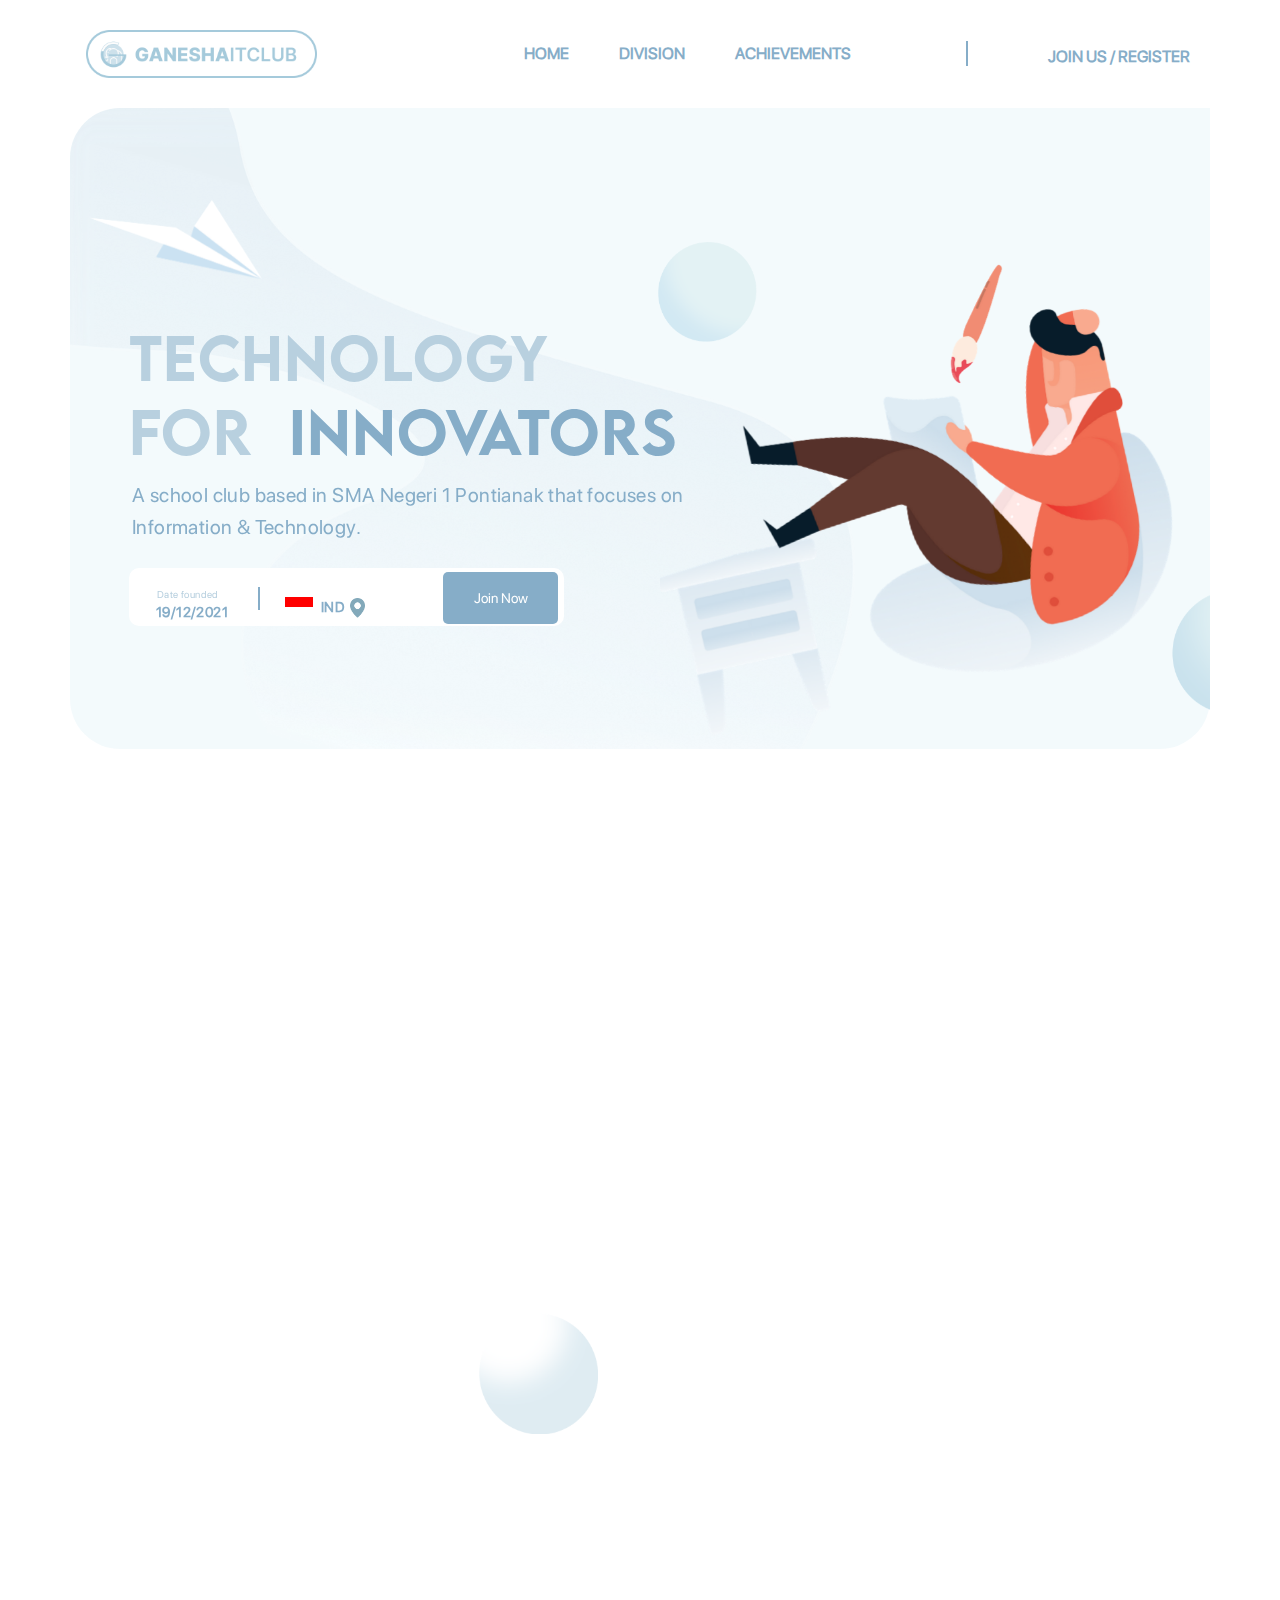
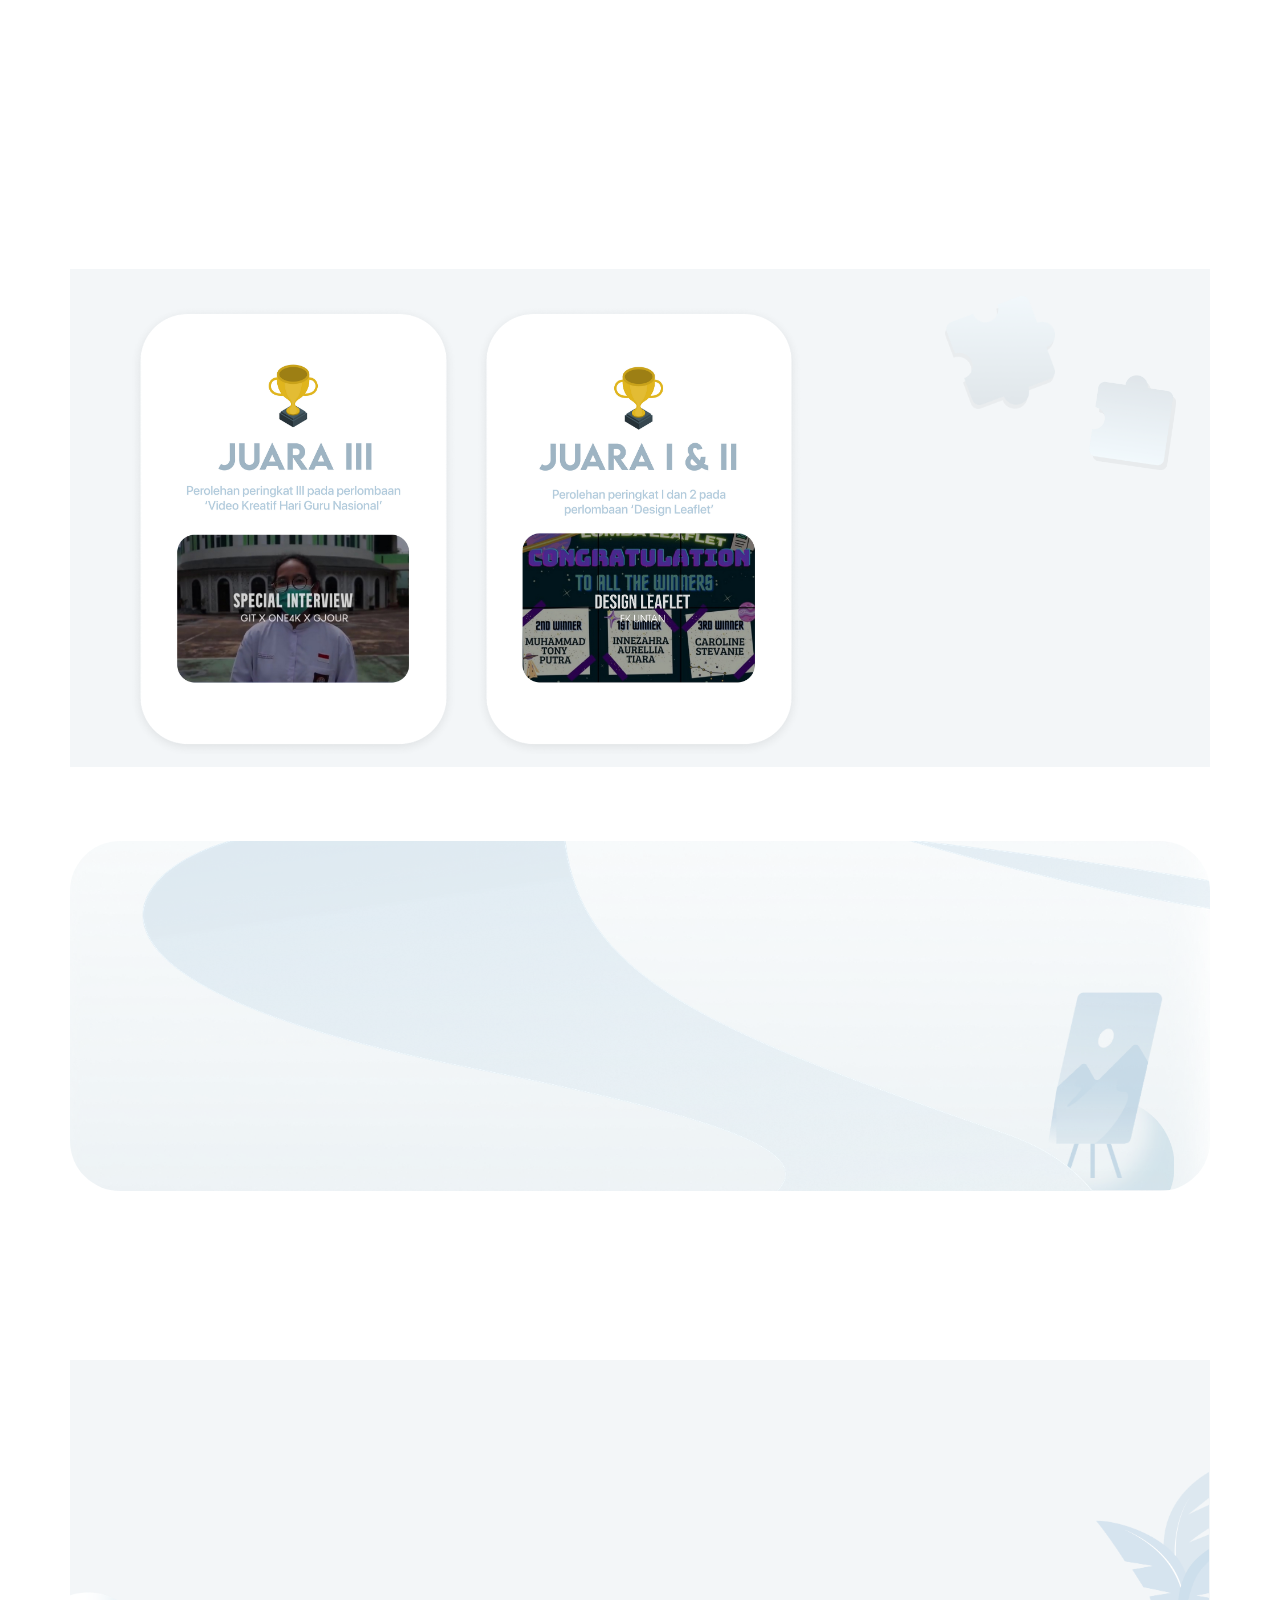
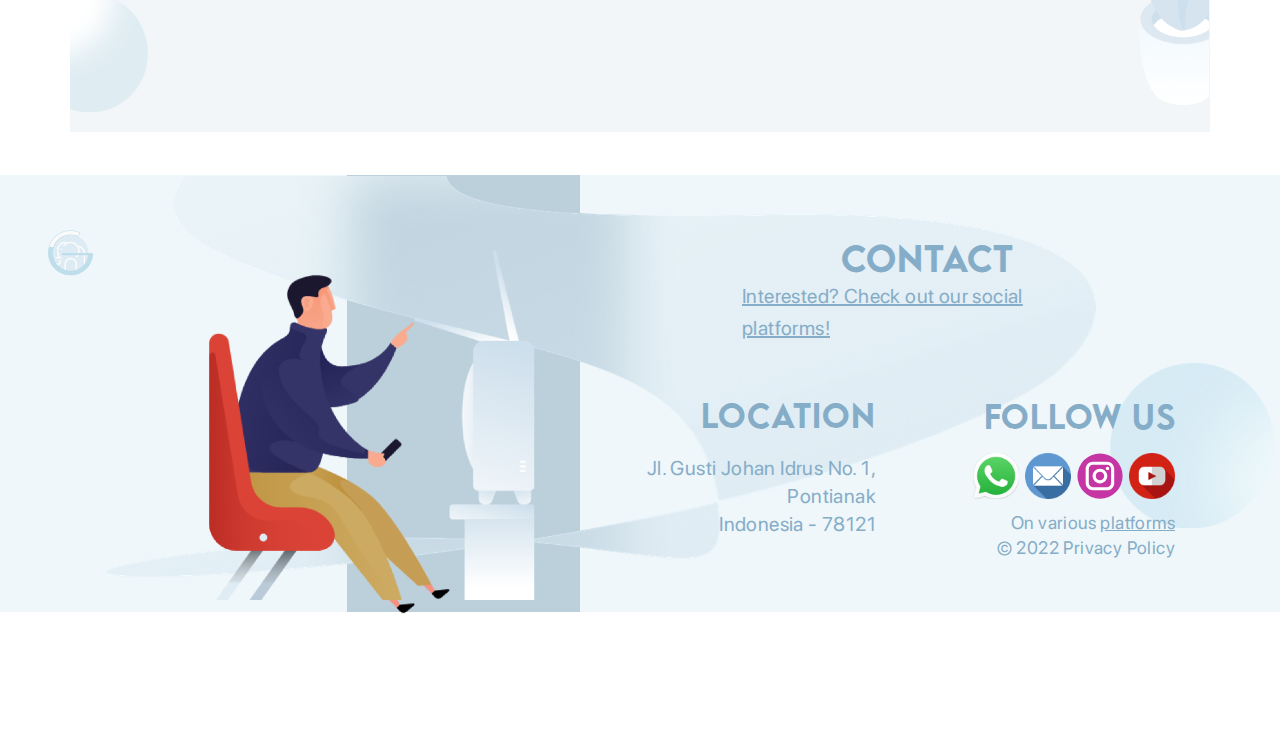
==== commit 7ac9a175: "Update Ganesha-IT-Club.html" ====
--- a/Ganesha-IT-Club.html
+++ b/Ganesha-IT-Club.html
@@ -457,16 +457,5 @@
         <img class="u-image u-image-default u-preserve-proportions u-image-4" src="images/LogoGaneshaITClubNewVer..png" alt="" data-image-width="500" data-image-height="500">
         <img class="u-image u-image-contain u-image-default u-preserve-proportions u-image-5" src="images/Ellipse121.png" alt="" data-image-width="381" data-image-height="386" data-animation-name="customAnimationIn" data-animation-duration="4000">
       </div></footer>
-    <section class="u-backlink u-clearfix u-grey-80">
-      <a class="u-link" href="https://nicepage.com/website-templates" target="_blank">
-        <span>Website Templates</span>
-      </a>
-      <p class="u-text">
-        <span>created with</span>
-      </p>
-      <a class="u-link" href="" target="_blank">
-        <span>Website Builder Software</span>
-      </a>. 
-    </section>
   </body>
-</html>+</html>
